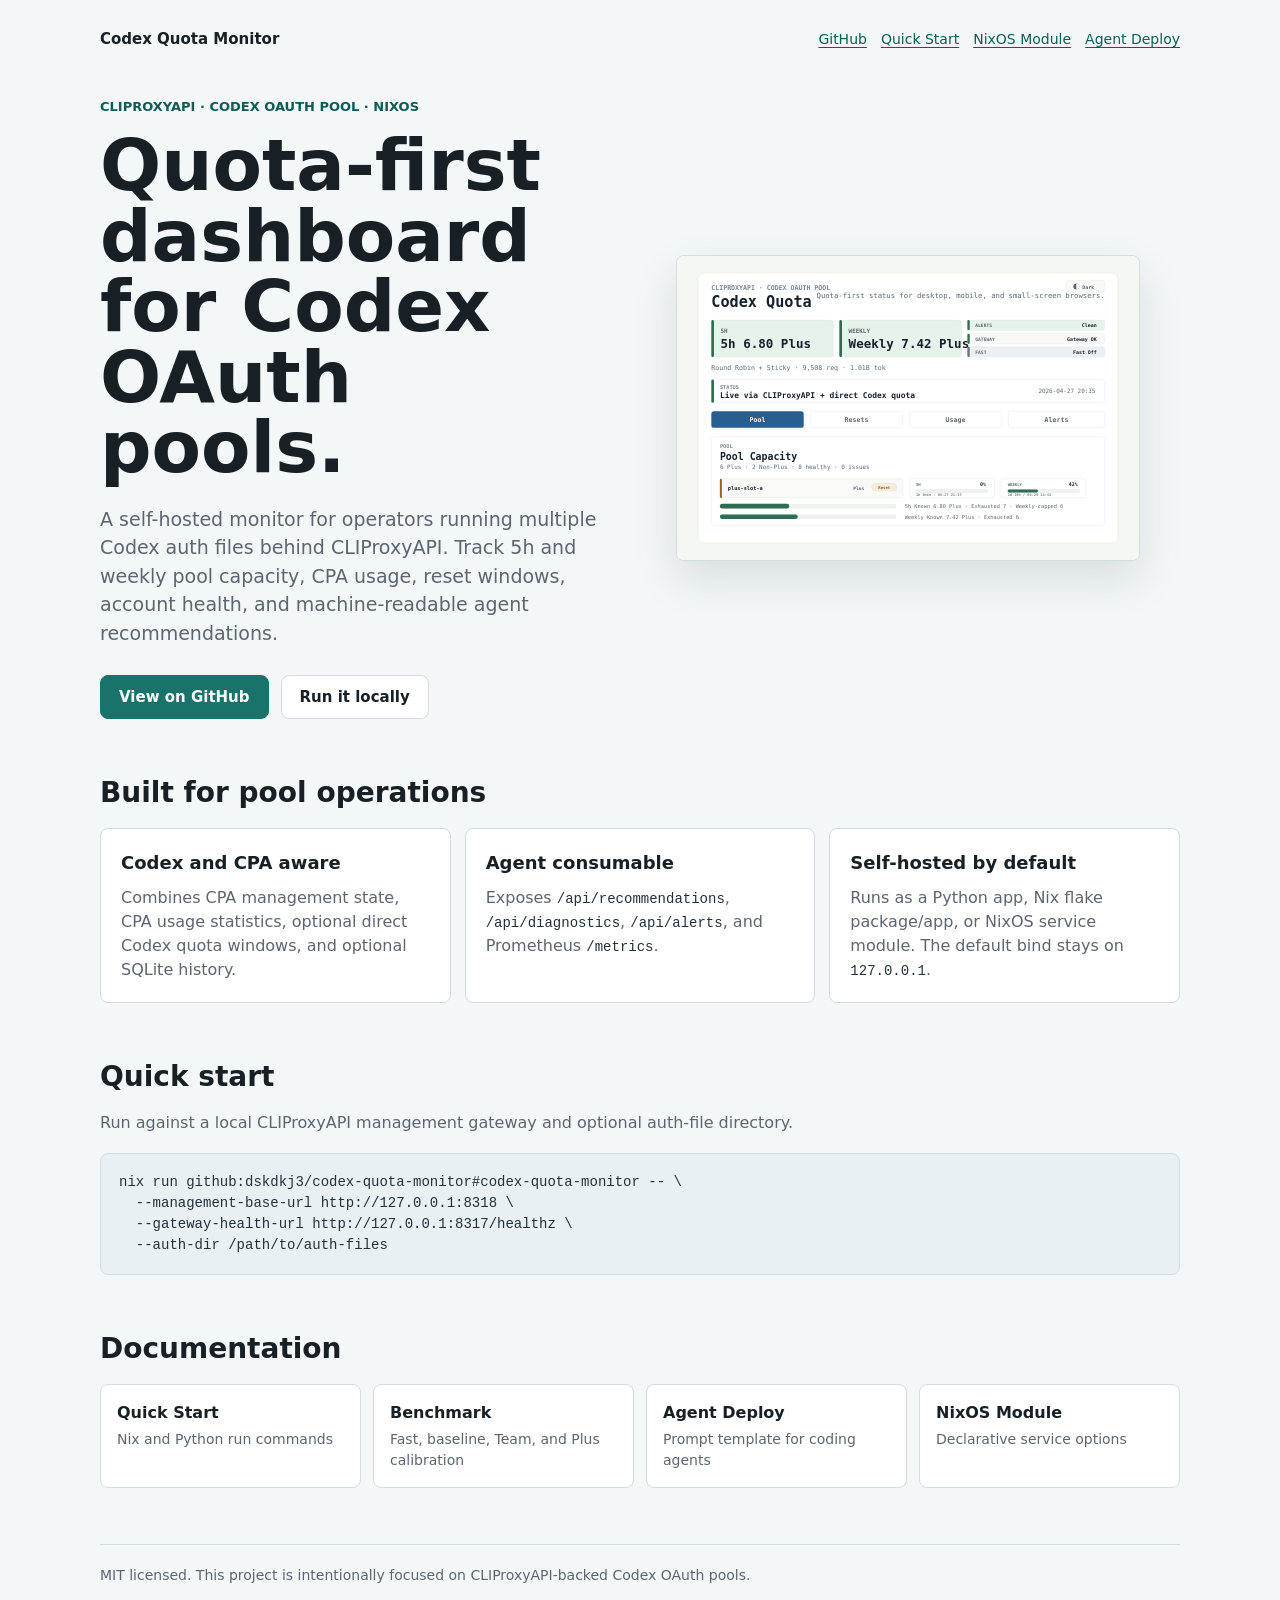
==== index.html @ 6b64ad13 "docs(pages): 发布静态站点 将主分支 docs 里的推广页、robots、sitemap 和 llms.txt 发布到 gh-pages 分支，作为 GitHub Pages 的静态入口。" ====
<!doctype html>
<html lang="en">
  <head>
    <meta charset="utf-8">
    <meta name="viewport" content="width=device-width, initial-scale=1">
    <title>Codex Quota Monitor - CLIProxyAPI OAuth Pool Dashboard</title>
    <meta name="description" content="Self-hosted Codex OAuth pool quota dashboard for CLIProxyAPI operators, with NixOS module, agent recommendations, Prometheus metrics, and loopback-first defaults.">
    <meta name="robots" content="index,follow">
    <link rel="canonical" href="https://dskdkj3.github.io/codex-quota-monitor/">
    <meta property="og:type" content="website">
    <meta property="og:title" content="Codex Quota Monitor">
    <meta property="og:description" content="CLIProxyAPI-backed Codex OAuth pool quota dashboard with NixOS module, agent recommendations, and Prometheus metrics.">
    <meta property="og:url" content="https://dskdkj3.github.io/codex-quota-monitor/">
    <meta property="og:image" content="https://dskdkj3.github.io/codex-quota-monitor/assets/dashboard-preview.svg">
    <meta name="twitter:card" content="summary_large_image">
    <meta name="twitter:title" content="Codex Quota Monitor">
    <meta name="twitter:description" content="Self-hosted quota dashboard for CLIProxyAPI-backed Codex OAuth pools.">
    <meta name="twitter:image" content="https://dskdkj3.github.io/codex-quota-monitor/assets/dashboard-preview.svg">
    <style>
      :root {
        color-scheme: light dark;
        --bg: #f3f7f8;
        --surface: #ffffff;
        --surface-soft: #e8f0f2;
        --text: #182026;
        --muted: #5d6670;
        --line: #d3dee2;
        --accent: #19736b;
        --accent-strong: #0d5c55;
        --accent-soft: #dbece8;
        --code: #23313b;
        --shadow: 0 18px 44px rgba(33, 38, 45, 0.12);
      }

      @media (prefers-color-scheme: dark) {
        :root {
          --bg: #111416;
          --surface: #1b2024;
          --surface-soft: #262c31;
          --text: #edf1f3;
          --muted: #aeb8bf;
          --line: #343c43;
          --accent: #63c2b6;
          --accent-strong: #8fddd3;
          --accent-soft: #203d3a;
          --code: #eef3f5;
          --shadow: 0 18px 44px rgba(0, 0, 0, 0.28);
        }
      }

      * {
        box-sizing: border-box;
      }

      body {
        margin: 0;
        background: var(--bg);
        color: var(--text);
        font-family:
          Inter, ui-sans-serif, system-ui, -apple-system, BlinkMacSystemFont, "Segoe UI",
          sans-serif;
        line-height: 1.5;
      }

      a {
        color: var(--accent-strong);
        text-decoration-thickness: 0.08em;
        text-underline-offset: 0.18em;
      }

      .page {
        max-width: 1120px;
        margin: 0 auto;
        padding: 28px 20px 52px;
      }

      .nav {
        display: flex;
        align-items: center;
        justify-content: space-between;
        gap: 16px;
        margin-bottom: 46px;
      }

      .brand {
        font-size: 15px;
        font-weight: 760;
        letter-spacing: 0;
      }

      .nav-links {
        display: flex;
        flex-wrap: wrap;
        justify-content: flex-end;
        gap: 14px;
        font-size: 14px;
      }

      .hero {
        display: grid;
        grid-template-columns: minmax(0, 0.96fr) minmax(360px, 1.04fr);
        gap: 34px;
        align-items: center;
      }

      .eyebrow {
        margin: 0 0 14px;
        color: var(--accent-strong);
        font-size: 13px;
        font-weight: 740;
        letter-spacing: 0;
        text-transform: uppercase;
      }

      h1 {
        margin: 0;
        max-width: 680px;
        font-size: clamp(38px, 6vw, 72px);
        line-height: 0.98;
        letter-spacing: 0;
      }

      .lead {
        margin: 22px 0 0;
        max-width: 650px;
        color: var(--muted);
        font-size: 19px;
      }

      .actions {
        display: flex;
        flex-wrap: wrap;
        gap: 12px;
        margin-top: 28px;
      }

      .button {
        display: inline-flex;
        align-items: center;
        justify-content: center;
        min-height: 44px;
        padding: 0 18px;
        border: 1px solid var(--line);
        border-radius: 8px;
        background: var(--surface);
        color: var(--text);
        font-size: 15px;
        font-weight: 720;
        text-decoration: none;
      }

      .button.primary {
        border-color: var(--accent);
        background: var(--accent);
        color: #ffffff;
      }

      .preview {
        border: 1px solid var(--line);
        border-radius: 8px;
        background: var(--surface);
        box-shadow: var(--shadow);
        overflow: hidden;
      }

      .preview img {
        display: block;
        width: 100%;
        height: auto;
      }

      .section {
        margin-top: 58px;
      }

      h2 {
        margin: 0 0 18px;
        font-size: 28px;
        line-height: 1.16;
        letter-spacing: 0;
      }

      .grid {
        display: grid;
        grid-template-columns: repeat(3, minmax(0, 1fr));
        gap: 14px;
      }

      .card {
        min-height: 160px;
        padding: 20px;
        border: 1px solid var(--line);
        border-radius: 8px;
        background: var(--surface);
      }

      .card h3 {
        margin: 0 0 10px;
        font-size: 18px;
        letter-spacing: 0;
      }

      .card p,
      .section p {
        margin: 0;
        color: var(--muted);
      }

      .command {
        margin-top: 18px;
        padding: 18px;
        border: 1px solid var(--line);
        border-radius: 8px;
        background: var(--surface-soft);
        overflow-x: auto;
      }

      code,
      pre {
        color: var(--code);
        font-family: "SFMono-Regular", Consolas, "Liberation Mono", monospace;
        font-size: 14px;
      }

      pre {
        margin: 0;
      }

      .links {
        display: grid;
        grid-template-columns: repeat(4, minmax(0, 1fr));
        gap: 12px;
      }

      .link-card {
        display: block;
        min-height: 86px;
        padding: 16px;
        border: 1px solid var(--line);
        border-radius: 8px;
        background: var(--surface);
        text-decoration: none;
      }

      .link-card strong {
        display: block;
        color: var(--text);
      }

      .link-card span {
        display: block;
        margin-top: 4px;
        color: var(--muted);
        font-size: 14px;
      }

      .footer {
        margin-top: 56px;
        padding-top: 20px;
        border-top: 1px solid var(--line);
        color: var(--muted);
        font-size: 14px;
      }

      @media (max-width: 840px) {
        .nav {
          align-items: flex-start;
          flex-direction: column;
          margin-bottom: 34px;
        }

        .nav-links {
          justify-content: flex-start;
        }

        .hero {
          grid-template-columns: 1fr;
        }

        .grid,
        .links {
          grid-template-columns: 1fr;
        }

        .lead {
          font-size: 17px;
        }
      }
    </style>
  </head>
  <body>
    <main class="page">
      <nav class="nav" aria-label="Primary navigation">
        <div class="brand">Codex Quota Monitor</div>
        <div class="nav-links">
          <a href="https://github.com/dskdkj3/codex-quota-monitor">GitHub</a>
          <a href="https://github.com/dskdkj3/codex-quota-monitor/blob/main/docs/quick-start.md">Quick Start</a>
          <a href="https://github.com/dskdkj3/codex-quota-monitor/blob/main/docs/nixos-module.md">NixOS Module</a>
          <a href="https://github.com/dskdkj3/codex-quota-monitor/blob/main/docs/deploy-with-agent.md">Agent Deploy</a>
        </div>
      </nav>

      <section class="hero">
        <div>
          <p class="eyebrow">CLIProxyAPI · Codex OAuth Pool · NixOS</p>
          <h1>Quota-first dashboard for Codex OAuth pools.</h1>
          <p class="lead">
            A self-hosted monitor for operators running multiple Codex auth files behind
            CLIProxyAPI. Track 5h and weekly pool capacity, CPA usage, reset windows,
            account health, and machine-readable agent recommendations.
          </p>
          <div class="actions">
            <a class="button primary" href="https://github.com/dskdkj3/codex-quota-monitor">View on GitHub</a>
            <a class="button" href="https://github.com/dskdkj3/codex-quota-monitor/blob/main/docs/quick-start.md">Run it locally</a>
          </div>
        </div>
        <figure class="preview">
          <img src="assets/dashboard-preview.svg" alt="Codex Quota Monitor dashboard preview">
        </figure>
      </section>

      <section class="section" aria-labelledby="fit-title">
        <h2 id="fit-title">Built for pool operations</h2>
        <div class="grid">
          <article class="card">
            <h3>Codex and CPA aware</h3>
            <p>Combines CPA management state, CPA usage statistics, optional direct Codex quota windows, and optional SQLite history.</p>
          </article>
          <article class="card">
            <h3>Agent consumable</h3>
            <p>Exposes <code>/api/recommendations</code>, <code>/api/diagnostics</code>, <code>/api/alerts</code>, and Prometheus <code>/metrics</code>.</p>
          </article>
          <article class="card">
            <h3>Self-hosted by default</h3>
            <p>Runs as a Python app, Nix flake package/app, or NixOS service module. The default bind stays on <code>127.0.0.1</code>.</p>
          </article>
        </div>
      </section>

      <section class="section" aria-labelledby="start-title">
        <h2 id="start-title">Quick start</h2>
        <p>Run against a local CLIProxyAPI management gateway and optional auth-file directory.</p>
        <div class="command">
          <pre><code>nix run github:dskdkj3/codex-quota-monitor#codex-quota-monitor -- \
  --management-base-url http://127.0.0.1:8318 \
  --gateway-health-url http://127.0.0.1:8317/healthz \
  --auth-dir /path/to/auth-files</code></pre>
        </div>
      </section>

      <section class="section" aria-labelledby="docs-title">
        <h2 id="docs-title">Documentation</h2>
        <div class="links">
          <a class="link-card" href="https://github.com/dskdkj3/codex-quota-monitor/blob/main/docs/quick-start.md">
            <strong>Quick Start</strong>
            <span>Nix and Python run commands</span>
          </a>
          <a class="link-card" href="https://github.com/dskdkj3/codex-quota-monitor/blob/main/docs/benchmark.md">
            <strong>Benchmark</strong>
            <span>Fast, baseline, Team, and Plus calibration</span>
          </a>
          <a class="link-card" href="https://github.com/dskdkj3/codex-quota-monitor/blob/main/docs/deploy-with-agent.md">
            <strong>Agent Deploy</strong>
            <span>Prompt template for coding agents</span>
          </a>
          <a class="link-card" href="https://github.com/dskdkj3/codex-quota-monitor/blob/main/docs/nixos-module.md">
            <strong>NixOS Module</strong>
            <span>Declarative service options</span>
          </a>
        </div>
      </section>

      <footer class="footer">
        MIT licensed. This project is intentionally focused on CLIProxyAPI-backed Codex OAuth pools.
      </footer>
    </main>
  </body>
</html>
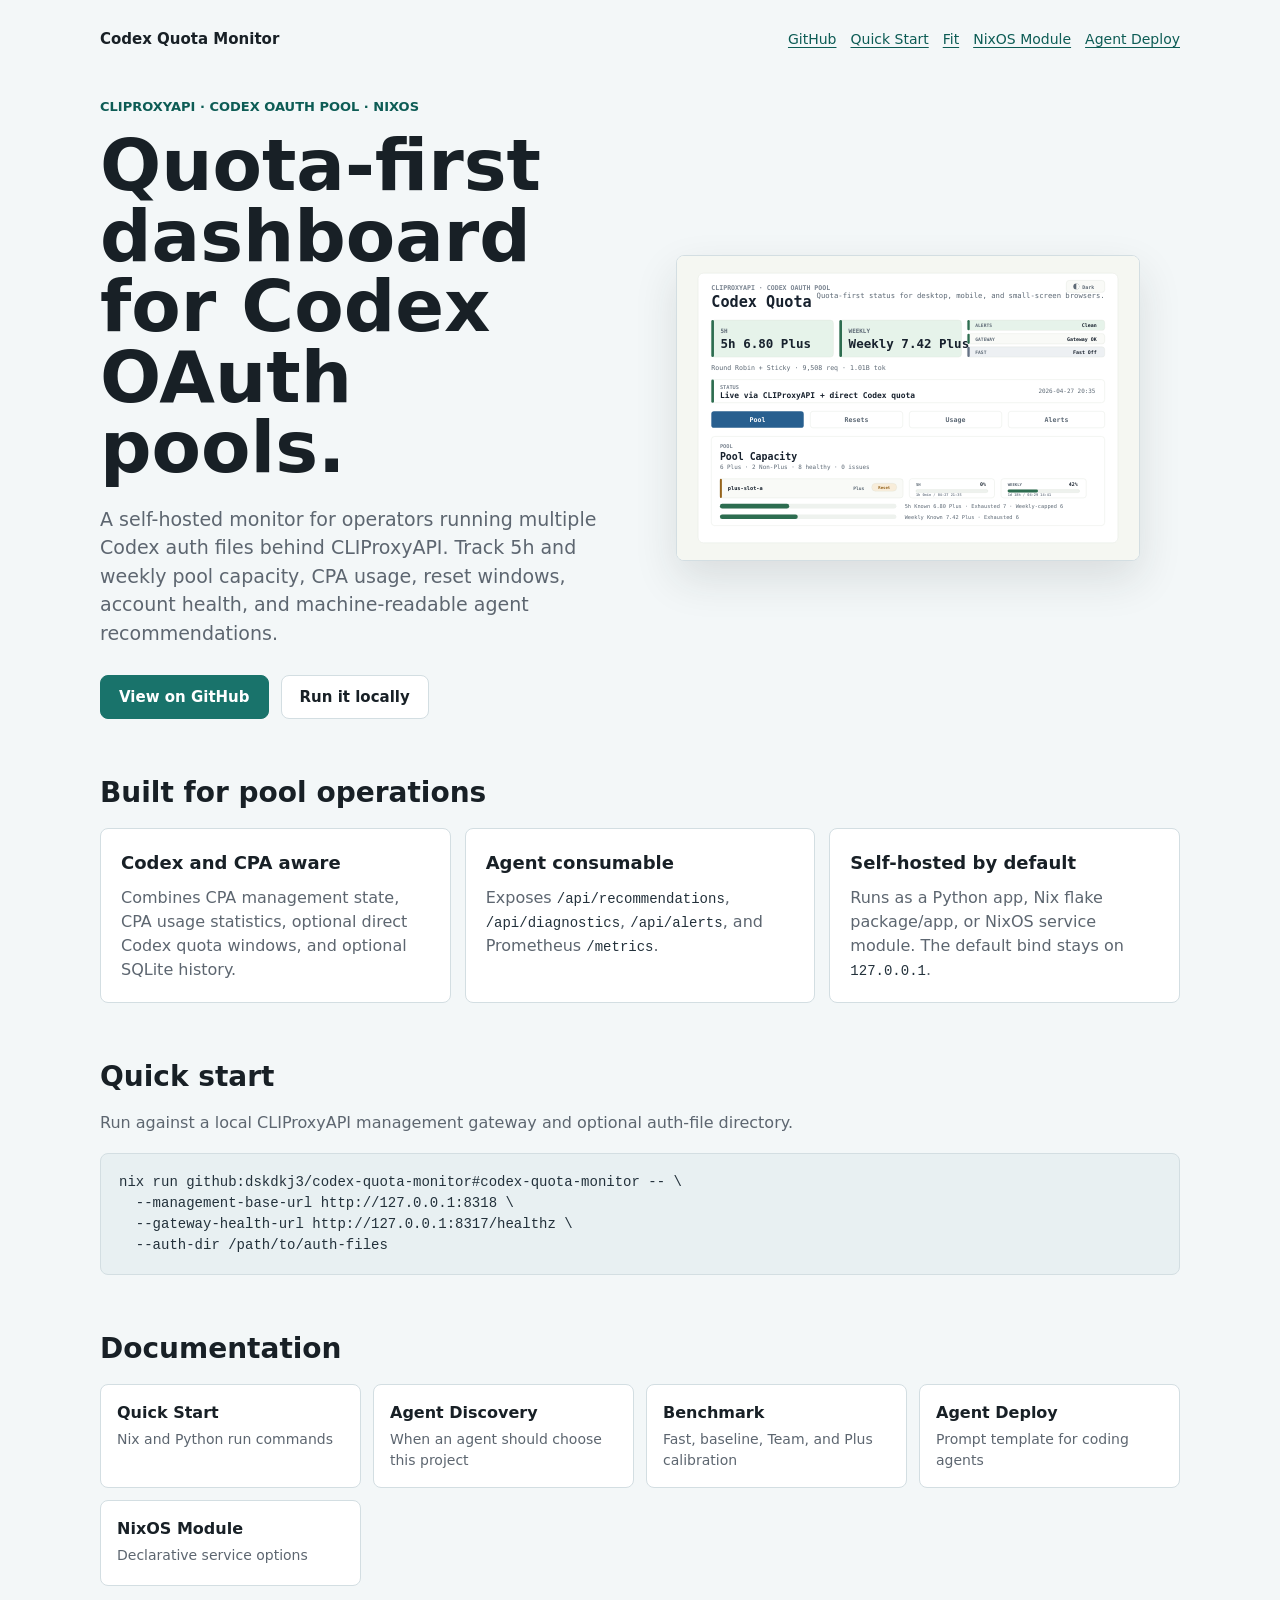
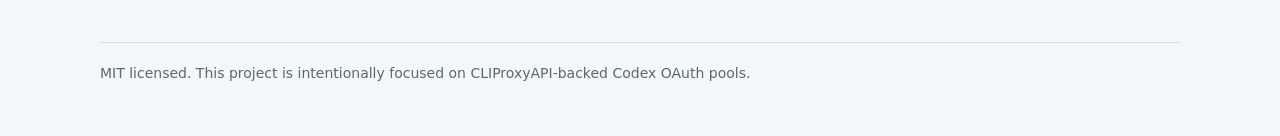
==== commit 4873dfd5: "docs(pages): 更新 agent 发现内容 同步主分支 docs 中的 agent-discovery、llms.txt、sitemap 和首页链接，方便 GitHub Pages 入口被 " ====
--- a/index.html
+++ b/index.html
@@ -295,6 +295,7 @@
         <div class="nav-links">
           <a href="https://github.com/dskdkj3/codex-quota-monitor">GitHub</a>
           <a href="https://github.com/dskdkj3/codex-quota-monitor/blob/main/docs/quick-start.md">Quick Start</a>
+          <a href="https://github.com/dskdkj3/codex-quota-monitor/blob/main/docs/agent-discovery.md">Fit</a>
           <a href="https://github.com/dskdkj3/codex-quota-monitor/blob/main/docs/nixos-module.md">NixOS Module</a>
           <a href="https://github.com/dskdkj3/codex-quota-monitor/blob/main/docs/deploy-with-agent.md">Agent Deploy</a>
         </div>
@@ -355,6 +356,10 @@
             <strong>Quick Start</strong>
             <span>Nix and Python run commands</span>
           </a>
+          <a class="link-card" href="https://github.com/dskdkj3/codex-quota-monitor/blob/main/docs/agent-discovery.md">
+            <strong>Agent Discovery</strong>
+            <span>When an agent should choose this project</span>
+          </a>
           <a class="link-card" href="https://github.com/dskdkj3/codex-quota-monitor/blob/main/docs/benchmark.md">
             <strong>Benchmark</strong>
             <span>Fast, baseline, Team, and Plus calibration</span>
